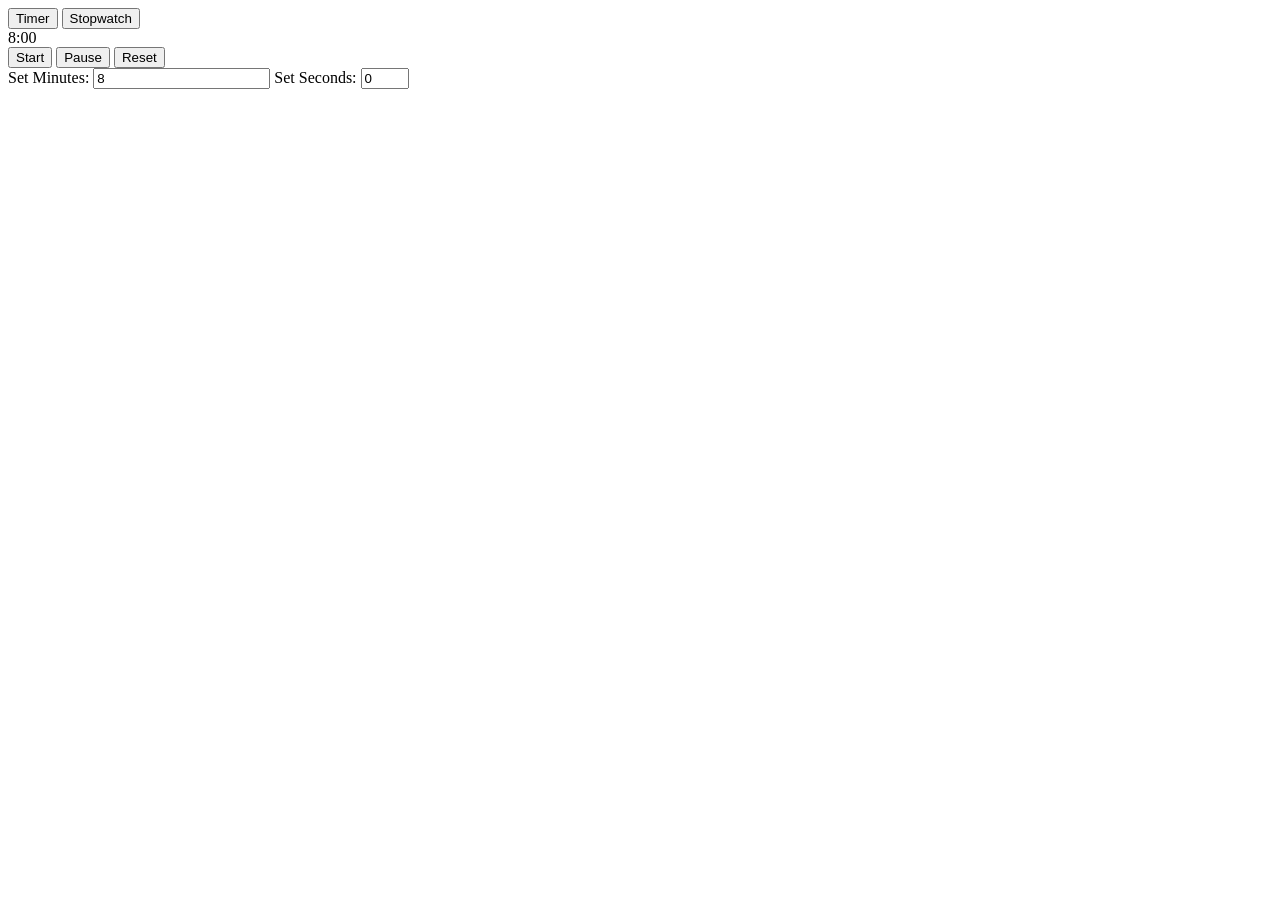
==== index.html @ 63876eaf "Add initial HTML structure for Debate Timer" ====
<!DOCTYPE html>
<html lang="en">
<head>
    <meta charset="UTF-8">
    <meta name="viewport" content="width=device-width, initial-scale=1.0">
    <title>Debate Timer</title>
    <link rel="stylesheet" href="style.css">
</head>
<body>
    <!-- Main container for the timer -->
    <div class="timer-container">
        <!-- Mode selection -->
        <div class="mode-selection">
            <button id="timer-mode-btn" class="mode-btn active">Timer</button>
            <button id="stopwatch-mode-btn" class="mode-btn">Stopwatch</button>
        </div>

        <!-- Timer display -->
        <div class="timer-display" id="timer-display">8:00</div>
        
        <!-- Timer controls -->
        <div class="controls">
            <button id="start-btn">Start</button>
            <button id="pause-btn">Pause</button>
            <button id="reset-btn">Reset</button>
        </div>
        
        <!-- Input for setting custom time -->
        <div class="time-input" id="time-input">
            <label for="minutes" id="minutes-label">Set Minutes:</label>
            <input type="number" id="minutes" value="8" min="0">
            <label for="seconds" id="seconds-label">Set Seconds:</label>
            <input type="number" id="seconds" value="0" min="0" max="59">
        </div>
    </div>
    
    <!-- Audio element for the bell sound -->
    <audio id="bell-sound" src="teng.mp3"></audio>
    
    <!-- Link to the JavaScript file -->
    <script src="script.js"></script>
</body>
</html>
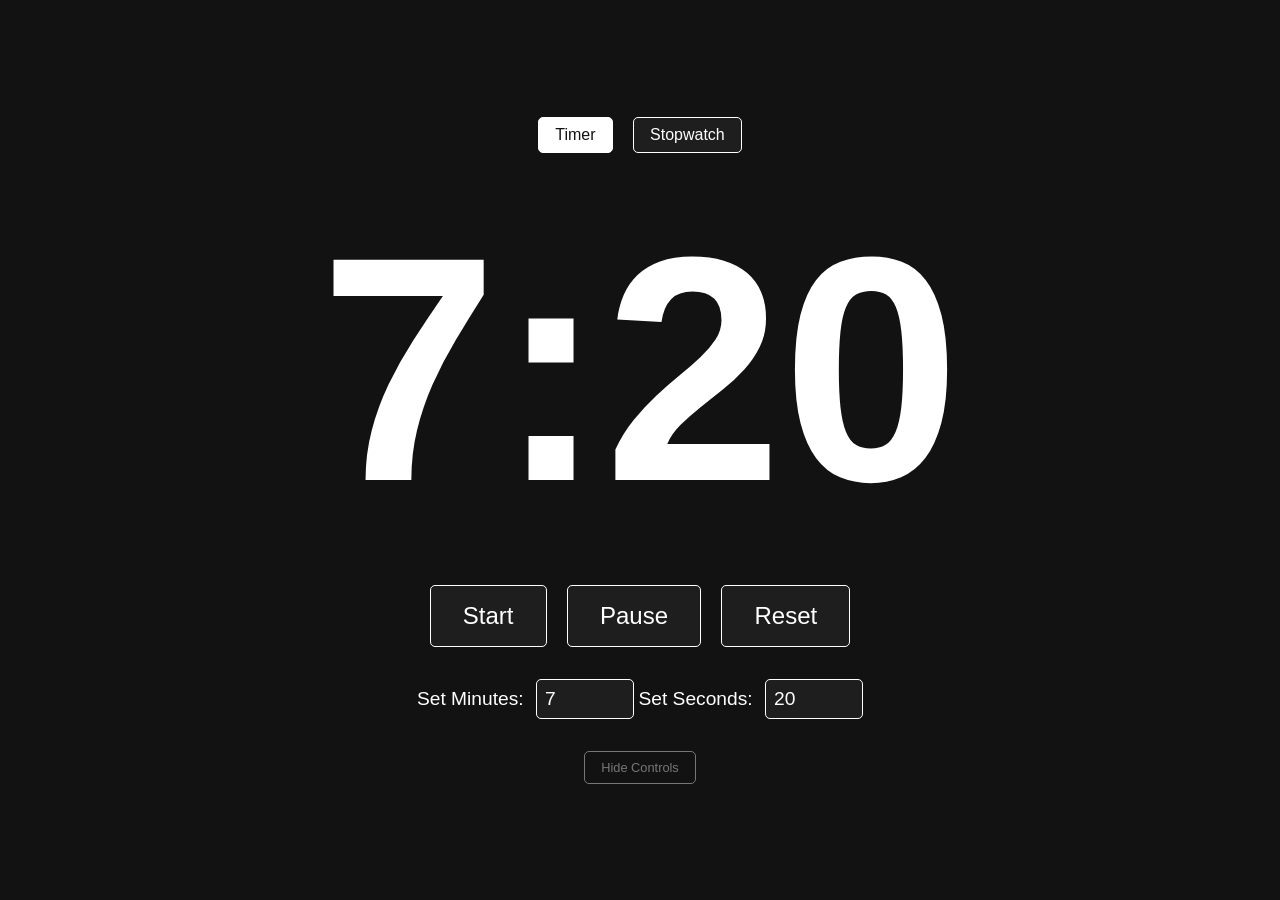
==== commit 3014e6b4: "perbaikan" ====
--- a/index.html
+++ b/index.html
@@ -28,10 +28,13 @@
         <!-- Input for setting custom time -->
         <div class="time-input" id="time-input">
             <label for="minutes" id="minutes-label">Set Minutes:</label>
-            <input type="number" id="minutes" value="8" min="0">
+            <input type="number" id="minutes" value="7" min="0">
             <label for="seconds" id="seconds-label">Set Seconds:</label>
-            <input type="number" id="seconds" value="0" min="0" max="59">
+            <input type="number" id="seconds" value="20" min="0" max="59">
         </div>
+
+        <!-- Toggle Controls Button -->
+        <button id="toggle-controls-btn" class="toggle-btn">Hide Controls</button>
     </div>
     
     <!-- Audio element for the bell sound -->
--- a/style.css
+++ b/style.css
@@ -0,0 +1,165 @@
+/* General body styling */
+body {
+    background-color: #121212; /* Dark background for high contrast */
+    color: #FFFFFF; /* White text */
+    font-family: 'Segoe UI', Tahoma, Geneva, Verdana, sans-serif;
+    display: flex;
+    justify-content: center;
+    align-items: center;
+    height: 100vh;
+    margin: 0;
+    transition: background-color 0.5s ease;
+}
+
+body.orange-bg {
+    background-color: #E65100; /* Dark Orange for better contrast with white text */
+}
+
+body.red-bg {
+    background-color: #B71C1C; /* Dark Red */
+}
+
+/* Container for the timer and controls */
+.timer-container {
+    text-align: center;
+    position: relative; /* For absolute positioning if needed */
+}
+
+/* Classes to hide controls */
+.controls-hidden .mode-selection,
+.controls-hidden .controls,
+.controls-hidden .time-input {
+    display: none;
+}
+
+.toggle-btn {
+    background: transparent;
+    border: 1px solid #777;
+    color: #777;
+    padding: 0.5rem 1rem;
+    font-size: 0.8rem;
+    cursor: pointer;
+    margin-top: 2rem;
+    border-radius: 5px;
+    transition: all 0.3s;
+}
+
+.toggle-btn:hover {
+    border-color: #FFF;
+    color: #FFF;
+}
+
+.controls-hidden .toggle-btn {
+    /* When controls are hidden, maybe make the button subtle or position it differently? 
+       For now, keep it visible so they can toggle back. */
+    opacity: 0.5;
+}
+
+.controls-hidden .toggle-btn:hover {
+    opacity: 1;
+}
+
+
+/* Styling for the timer display */
+.timer-display {
+    font-size: 20rem; /* Large font size for visibility */
+    font-weight: bold;
+    margin-bottom: 2rem;
+}
+
+/* Styling for the control buttons */
+.controls button {
+    background-color: #1E1E1E; /* Dark gray buttons */
+    color: #FFFFFF;
+    border: 1px solid #FFFFFF;
+    padding: 1rem 2rem;
+    font-size: 1.5rem;
+    cursor: pointer;
+    margin: 0 0.5rem;
+    border-radius: 5px;
+    transition: background-color 0.3s, color 0.3s; /* Smooth transition for hover effect */
+}
+
+/* Hover effect for buttons */
+.controls button:hover {
+    background-color: #FFFFFF;
+    color: #121212;
+}
+
+/* Styling for the time input section */
+.time-input {
+    margin-top: 2rem;
+}
+
+.time-input label {
+    font-size: 1.2rem;
+    margin-right: 0.5rem;
+}
+
+.time-input input {
+    background-color: #1E1E1E;
+    color: #FFFFFF;
+    border: 1px solid #FFFFFF;
+    padding: 0.5rem;
+    font-size: 1.2rem;
+    width: 5rem;
+    border-radius: 5px;
+}
+
+/* Responsive design for smaller screens (tablets) */
+@media (max-width: 768px) {
+    .timer-display {
+        font-size: 8rem;
+    }
+
+    .controls button {
+        font-size: 1.2rem;
+        padding: 0.8rem 1.5rem;
+    }
+}
+
+/* Responsive design for even smaller screens (mobile) */
+@media (max-width: 480px) {
+    .timer-display {
+        font-size: 5rem;
+    }
+
+    .controls button {
+        font-size: 1rem;
+        padding: 0.5rem 1rem;
+        display: block;
+        margin: 0.5rem auto;
+        width: 80%;
+    }
+
+    .time-input {
+        margin-top: 1.5rem;
+    }
+}
+
+/* Mode selection buttons */
+.mode-selection {
+    margin-bottom: 2rem;
+}
+
+.mode-btn {
+    background-color: #1E1E1E;
+    color: #FFFFFF;
+    border: 1px solid #FFFFFF;
+    padding: 0.5rem 1rem;
+    font-size: 1rem;
+    cursor: pointer;
+    margin: 0 0.5rem;
+    border-radius: 5px;
+    transition: background-color 0.3s, color 0.3s;
+}
+
+.mode-btn.active {
+    background-color: #FFFFFF;
+    color: #121212;
+}
+
+/* Utility class to hide elements */
+.hidden {
+    display: none;
+}
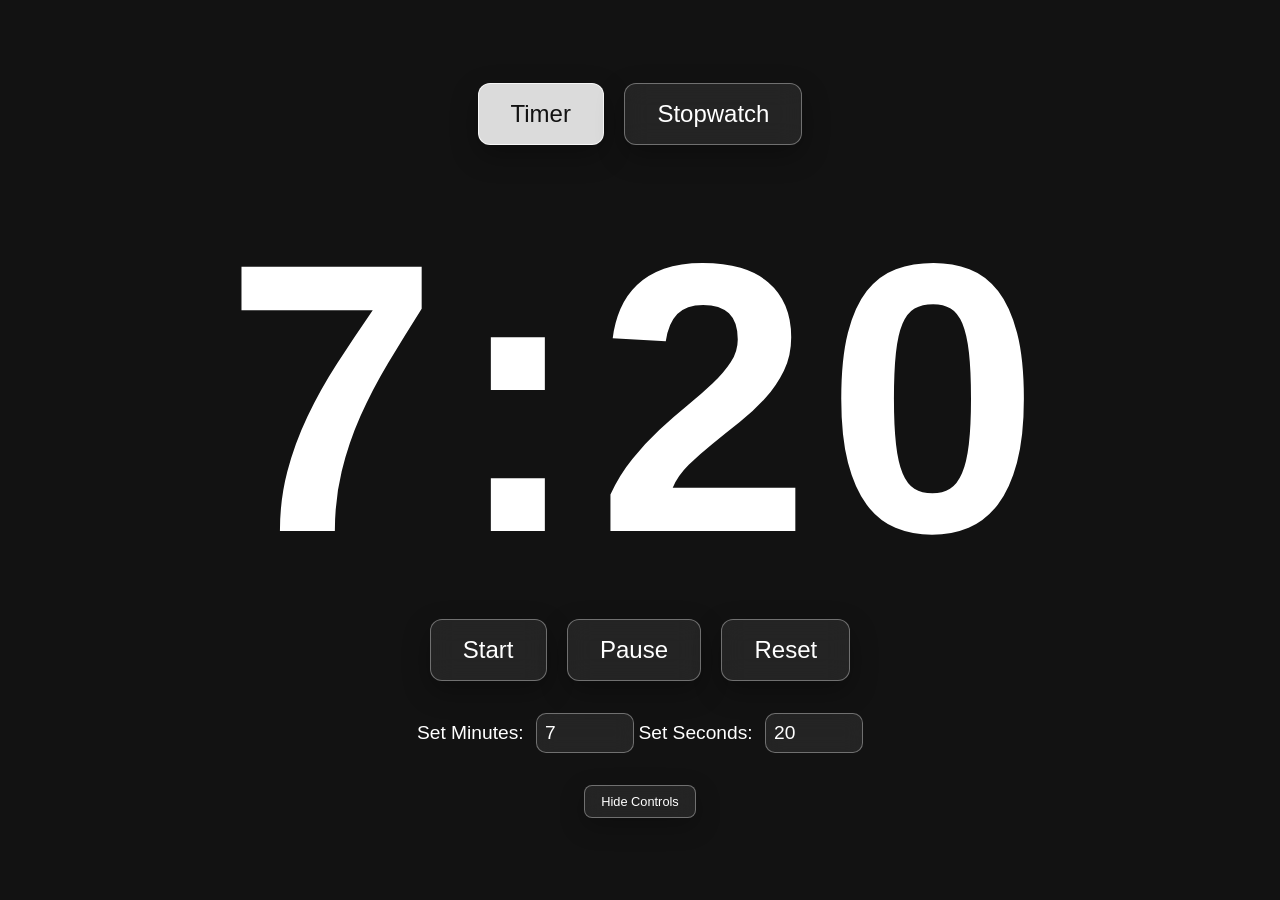
==== commit 3bd441d9: "perbaikan dan penyempurnaan" ====
--- a/index.html
+++ b/index.html
@@ -5,6 +5,8 @@
     <meta name="viewport" content="width=device-width, initial-scale=1.0">
     <title>Debate Timer</title>
     <link rel="stylesheet" href="style.css">
+    <link href="https://fonts.googleapis.com/css2?family=Inter:wght@400;500;600&display=swap" rel="stylesheet">
+
 </head>
 <body>
     <!-- Main container for the timer -->
--- a/style.css
+++ b/style.css
@@ -1,92 +1,115 @@
-/* General body styling */
+/* ================== BASE ================== */
 body {
-    background-color: #121212; /* Dark background for high contrast */
-    color: #FFFFFF; /* White text */
+    background-color: #121212;
+    color: #FFFFFF;
     font-family: 'Segoe UI', Tahoma, Geneva, Verdana, sans-serif;
     display: flex;
     justify-content: center;
     align-items: center;
     height: 100vh;
     margin: 0;
-    transition: background-color 0.5s ease;
+    transition: background 0.6s ease;
 }
 
+/* ================== GRADIENT BG ================== */
 body.orange-bg {
-    background-color: #E65100; /* Dark Orange for better contrast with white text */
+    background: linear-gradient(135deg, #FF6F00, #E65100, #BF360C);
 }
 
 body.red-bg {
-    background-color: #B71C1C; /* Dark Red */
+    background: linear-gradient(135deg, #D32F2F, #B71C1C, #7F0000);
 }
 
-/* Container for the timer and controls */
+/* ================== CONTAINER ================== */
 .timer-container {
     text-align: center;
-    position: relative; /* For absolute positioning if needed */
+    position: relative;
 }
 
-/* Classes to hide controls */
+/* ================== HIDE CONTROLS ================== */
 .controls-hidden .mode-selection,
 .controls-hidden .controls,
 .controls-hidden .time-input {
     display: none;
 }
 
+/* ================== TOGGLE BUTTON ================== */
 .toggle-btn {
-    background: transparent;
-    border: 1px solid #777;
-    color: #777;
+    background: rgba(255,255,255,0.08);
+    backdrop-filter: blur(10px);
+    -webkit-backdrop-filter: blur(10px);
+    border: 1px solid rgba(255,255,255,0.35);
+    color: #FFF;
     padding: 0.5rem 1rem;
     font-size: 0.8rem;
     cursor: pointer;
     margin-top: 2rem;
-    border-radius: 5px;
-    transition: all 0.3s;
+    border-radius: 8px;
+    transition: all 0.28s cubic-bezier(.4,0,.2,1);
+    box-shadow: 0 8px 24px rgba(0,0,0,0.25);
 }
 
-.toggle-btn:hover {
-    border-color: #FFF;
-    color: #FFF;
+/* ================== TIMER ================== */
+.timer-display {
+    font-size: 24rem;
+    font-weight: 600;
+    letter-spacing: 0.04em;
 }
 
-.controls-hidden .toggle-btn {
-    /* When controls are hidden, maybe make the button subtle or position it differently? 
-       For now, keep it visible so they can toggle back. */
-    opacity: 0.5;
-}
-
-.controls-hidden .toggle-btn:hover {
-    opacity: 1;
-}
-
-
-/* Styling for the timer display */
-.timer-display {
-    font-size: 20rem; /* Large font size for visibility */
-    font-weight: bold;
-    margin-bottom: 2rem;
-}
-
-/* Styling for the control buttons */
-.controls button {
-    background-color: #1E1E1E; /* Dark gray buttons */
-    color: #FFFFFF;
-    border: 1px solid #FFFFFF;
+/* ================== BUTTON GLASS ================== */
+.controls button,
+.mode-btn {
+    background: rgba(255,255,255,0.08);
+    backdrop-filter: blur(12px);
+    -webkit-backdrop-filter: blur(12px);
+    color: #FFF;
+    border: 1px solid rgba(255,255,255,0.35);
     padding: 1rem 2rem;
     font-size: 1.5rem;
     cursor: pointer;
     margin: 0 0.5rem;
-    border-radius: 5px;
-    transition: background-color 0.3s, color 0.3s; /* Smooth transition for hover effect */
+    border-radius: 12px;
+    transition: all 0.28s cubic-bezier(.4,0,.2,1);
+    box-shadow: 0 10px 28px rgba(0,0,0,0.3);
 }
 
-/* Hover effect for buttons */
-.controls button:hover {
-    background-color: #FFFFFF;
-    color: #121212;
+/* ================== HOVER (BEST PRACTICE) ================== */
+.controls button:hover,
+.mode-btn:hover,
+.toggle-btn:hover {
+    background: rgba(255,255,255,0.16);
+    border-color: rgba(255,255,255,0.55);
+    color: #FFFFFF;
+
+    transform: translateY(-1.5px) scale(1.01);
+
+    box-shadow:
+        0 12px 32px rgba(0,0,0,0.35),
+        inset 0 0 0 1px rgba(255,255,255,0.12);
 }
 
-/* Styling for the time input section */
+/* ================== ACTIVE PRESS ================== */
+.controls button:active,
+.mode-btn:active,
+.toggle-btn:active {
+    transform: translateY(0) scale(0.985);
+    box-shadow:
+        0 6px 18px rgba(0,0,0,0.25),
+        inset 0 0 0 1px rgba(255,255,255,0.08);
+}
+
+/* ================== MODE ================== */
+.mode-selection {
+    margin-bottom: 2rem;
+}
+
+.mode-btn.active {
+    background: rgba(255,255,255,0.85);
+    color: #121212;
+    border: 1px solid rgba(255,255,255,0.8);
+}
+
+/* ================== TIME INPUT ================== */
 .time-input {
     margin-top: 2rem;
 }
@@ -97,16 +120,23 @@
 }
 
 .time-input input {
-    background-color: #1E1E1E;
+    background: rgba(255,255,255,0.08);
+    backdrop-filter: blur(10px);
+    -webkit-backdrop-filter: blur(10px);
     color: #FFFFFF;
-    border: 1px solid #FFFFFF;
+    border: 1px solid rgba(255,255,255,0.35);
     padding: 0.5rem;
     font-size: 1.2rem;
     width: 5rem;
-    border-radius: 5px;
+    border-radius: 10px;
 }
 
-/* Responsive design for smaller screens (tablets) */
+/* ================== UTILITY ================== */
+.hidden {
+    display: none;
+}
+
+/* ================== RESPONSIVE ================== */
 @media (max-width: 768px) {
     .timer-display {
         font-size: 8rem;
@@ -118,7 +148,6 @@
     }
 }
 
-/* Responsive design for even smaller screens (mobile) */
 @media (max-width: 480px) {
     .timer-display {
         font-size: 5rem;
@@ -126,7 +155,7 @@
 
     .controls button {
         font-size: 1rem;
-        padding: 0.5rem 1rem;
+        padding: 0.6rem 1rem;
         display: block;
         margin: 0.5rem auto;
         width: 80%;
@@ -136,30 +165,3 @@
         margin-top: 1.5rem;
     }
 }
-
-/* Mode selection buttons */
-.mode-selection {
-    margin-bottom: 2rem;
-}
-
-.mode-btn {
-    background-color: #1E1E1E;
-    color: #FFFFFF;
-    border: 1px solid #FFFFFF;
-    padding: 0.5rem 1rem;
-    font-size: 1rem;
-    cursor: pointer;
-    margin: 0 0.5rem;
-    border-radius: 5px;
-    transition: background-color 0.3s, color 0.3s;
-}
-
-.mode-btn.active {
-    background-color: #FFFFFF;
-    color: #121212;
-}
-
-/* Utility class to hide elements */
-.hidden {
-    display: none;
-}
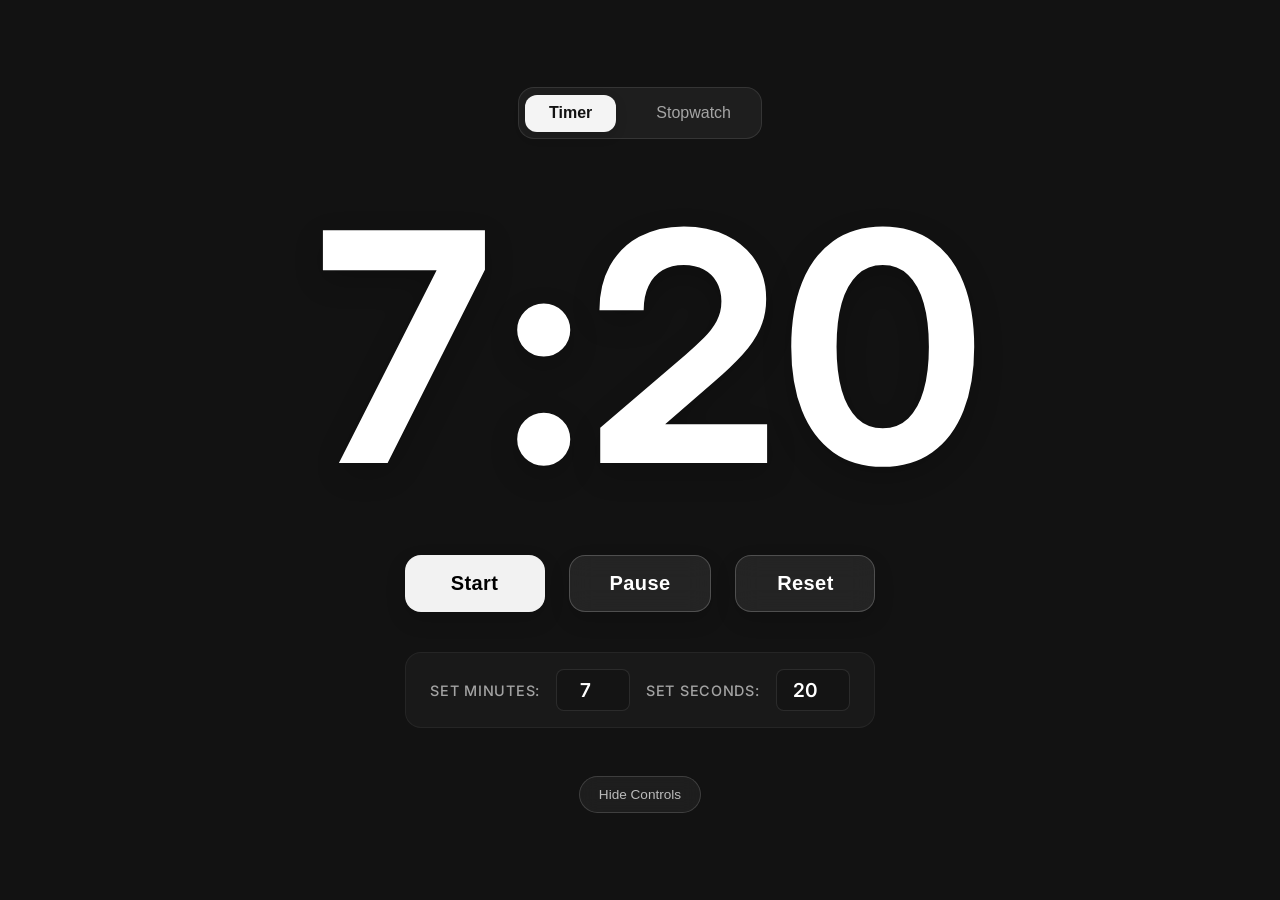
==== commit 170d6ad6: "perbaikan finishing" ====
--- a/index.html
+++ b/index.html
@@ -3,9 +3,10 @@
 <head>
     <meta charset="UTF-8">
     <meta name="viewport" content="width=device-width, initial-scale=1.0">
-    <title>Debate Timer</title>
+    <title>GEC Debate Timer</title>
+    <link rel="icon" type="image/png" href="logo.png">
     <link rel="stylesheet" href="style.css">
-    <link href="https://fonts.googleapis.com/css2?family=Inter:wght@400;500;600&display=swap" rel="stylesheet">
+    <link href="https://fonts.googleapis.com/css2?family=Inter:wght@400;500;600;700&display=swap" rel="stylesheet">
 
 </head>
 <body>
@@ -41,6 +42,7 @@
     
     <!-- Audio element for the bell sound -->
     <audio id="bell-sound" src="teng.mp3"></audio>
+    <audio id="over-sound" src="over.mp3"></audio>
     
     <!-- Link to the JavaScript file -->
     <script src="script.js"></script>
--- a/style.css
+++ b/style.css
@@ -2,12 +2,21 @@
 body {
     background-color: #121212;
     color: #FFFFFF;
-    font-family: 'Segoe UI', Tahoma, Geneva, Verdana, sans-serif;
+    font-family: 'Inter', system-ui, -apple-system, sans-serif; /* Changed to Inter */
+    
+    min-height: 100vh;
+    margin: 0;
+
     display: flex;
     justify-content: center;
     align-items: center;
-    height: 100vh;
-    margin: 0;
+
+    padding: 2rem;   /* Unified padding */
+    box-sizing: border-box;
+
+    overflow-y: auto;
+    overflow-x: hidden;
+
     transition: background 0.6s ease;
 }
 
@@ -23,112 +32,187 @@
 /* ================== CONTAINER ================== */
 .timer-container {
     text-align: center;
-    position: relative;
+    display: flex;
+    flex-direction: column;
+    align-items: center;
+    justify-content: center;
+    width: 100%;
+    max-width: 1200px; /* Constrain width on large screens */
 }
 
 /* ================== HIDE CONTROLS ================== */
 .controls-hidden .mode-selection,
 .controls-hidden .controls,
 .controls-hidden .time-input {
-    display: none;
+    display: none; /* Consider using opacity/visibility transition for smoother effect, but display:none is requested logic */
 }
 
 /* ================== TOGGLE BUTTON ================== */
 .toggle-btn {
-    background: rgba(255,255,255,0.08);
+    background: rgba(255, 255, 255, 0.05);
     backdrop-filter: blur(10px);
     -webkit-backdrop-filter: blur(10px);
-    border: 1px solid rgba(255,255,255,0.35);
-    color: #FFF;
-    padding: 0.5rem 1rem;
-    font-size: 0.8rem;
+    border: 1px solid rgba(255, 255, 255, 0.15);
+    color: rgba(255, 255, 255, 0.7);
+    padding: 0.6rem 1.2rem;
+    font-size: 0.85rem;
+    font-weight: 500;
     cursor: pointer;
-    margin-top: 2rem;
-    border-radius: 8px;
-    transition: all 0.28s cubic-bezier(.4,0,.2,1);
-    box-shadow: 0 8px 24px rgba(0,0,0,0.25);
+    margin-top: 3rem; /* More space from inputs */
+    border-radius: 99px; /* Pill shape */
+    transition: all 0.2s ease;
+}
+
+.toggle-btn:hover {
+    background: rgba(255, 255, 255, 0.15);
+    color: #FFF;
+    border-color: rgba(255, 255, 255, 0.4);
 }
 
 /* ================== TIMER ================== */
 .timer-display {
-    font-size: 24rem;
+    /* Responsive font size calc */
+    font-size: clamp(6rem, 25vw, 20rem);
+    font-weight: 700; /* Bolder for better readability */
+    letter-spacing: -0.02em; /* Tighter tracking for large text */
+    line-height: 1;
+    font-variant-numeric: tabular-nums; /* Prevents jitter when numbers change */
+    
+    margin: 2rem 0 3rem 0; /* Significant space below timer */
+    text-shadow: 0 10px 30px rgba(0,0,0,0.2);
+}
+
+/* ================== MODE SELECTION ================== */
+.mode-selection {
+    display: flex;
+    gap: 1rem;
+    margin-bottom: 1rem;
+    background: rgba(255, 255, 255, 0.05);
+    padding: 0.4rem;
+    border-radius: 16px; /* Pill container */
+    border: 1px solid rgba(255, 255, 255, 0.1);
+}
+
+.mode-btn {
+    background: transparent;
+    border: none;
+    color: rgba(255, 255, 255, 0.6);
+    padding: 0.6rem 1.5rem;
+    font-size: 1rem;
+    font-weight: 500;
+    cursor: pointer;
+    border-radius: 12px;
+    transition: all 0.2s ease;
+    box-shadow: none; /* Remove default glass shadow for tabs */
+    margin: 0;
+}
+
+.mode-btn:hover {
+    color: #FFF;
+    background: rgba(255, 255, 255, 0.05);
+    transform: none; /* Disable lift for tabs */
+    box-shadow: none;
+}
+
+.mode-btn.active {
+    background: rgba(255, 255, 255, 0.95);
+    color: #121212;
     font-weight: 600;
-    letter-spacing: 0.04em;
-}
-
-/* ================== BUTTON GLASS ================== */
-.controls button,
-.mode-btn {
-    background: rgba(255,255,255,0.08);
+    box-shadow: 0 4px 12px rgba(0,0,0,0.15);
+}
+
+/* ================== CONTROLS (Main Buttons) ================== */
+.controls {
+    display: flex;
+    gap: 1.5rem; /* Consistent spacing */
+    justify-content: center;
+    flex-wrap: wrap;
+}
+
+.controls button {
+    background: rgba(255, 255, 255, 0.08);
     backdrop-filter: blur(12px);
     -webkit-backdrop-filter: blur(12px);
     color: #FFF;
-    border: 1px solid rgba(255,255,255,0.35);
-    padding: 1rem 2rem;
-    font-size: 1.5rem;
+    border: 1px solid rgba(255, 255, 255, 0.2);
+    
+    padding: 1rem 2.5rem;
+    font-size: 1.25rem;
+    font-weight: 600;
+    letter-spacing: 0.02em;
+    
     cursor: pointer;
-    margin: 0 0.5rem;
-    border-radius: 12px;
-    transition: all 0.28s cubic-bezier(.4,0,.2,1);
-    box-shadow: 0 10px 28px rgba(0,0,0,0.3);
-}
-
-/* ================== HOVER (BEST PRACTICE) ================== */
-.controls button:hover,
-.mode-btn:hover,
-.toggle-btn:hover {
-    background: rgba(255,255,255,0.16);
-    border-color: rgba(255,255,255,0.55);
-    color: #FFFFFF;
-
-    transform: translateY(-1.5px) scale(1.01);
-
-    box-shadow:
-        0 12px 32px rgba(0,0,0,0.35),
-        inset 0 0 0 1px rgba(255,255,255,0.12);
-}
-
-/* ================== ACTIVE PRESS ================== */
-.controls button:active,
-.mode-btn:active,
-.toggle-btn:active {
-    transform: translateY(0) scale(0.985);
-    box-shadow:
-        0 6px 18px rgba(0,0,0,0.25),
-        inset 0 0 0 1px rgba(255,255,255,0.08);
-}
-
-/* ================== MODE ================== */
-.mode-selection {
-    margin-bottom: 2rem;
-}
-
-.mode-btn.active {
-    background: rgba(255,255,255,0.85);
-    color: #121212;
-    border: 1px solid rgba(255,255,255,0.8);
-}
+    border-radius: 16px;
+    transition: all 0.2s cubic-bezier(0.2, 0.8, 0.2, 1);
+    box-shadow: 0 8px 20px rgba(0,0,0,0.15);
+    
+    min-width: 140px;
+}
+
+.controls button:hover {
+    background: rgba(255, 255, 255, 0.15);
+    border-color: rgba(255, 255, 255, 0.5);
+    transform: translateY(-2px);
+    box-shadow: 0 12px 24px rgba(0,0,0,0.25);
+}
+
+.controls button:active {
+    transform: translateY(1px);
+    box-shadow: 0 4px 10px rgba(0,0,0,0.1);
+}
+
+/* Specific button styles (optional polish) */
+#start-btn {
+    background: rgba(255, 255, 255, 0.95);
+    color: #000;
+    border-color: transparent;
+}
+#start-btn:hover {
+    background: #FFF;
+    border-color: #FFF;
+}
+
 
 /* ================== TIME INPUT ================== */
 .time-input {
-    margin-top: 2rem;
+    margin-top: 2.5rem;
+    display: flex;
+    align-items: center;
+    justify-content: center;
+    gap: 1rem;
+    
+    padding: 1rem 1.5rem;
+    background: rgba(255, 255, 255, 0.03);
+    border-radius: 16px;
+    border: 1px solid rgba(255, 255, 255, 0.05);
 }
 
 .time-input label {
-    font-size: 1.2rem;
-    margin-right: 0.5rem;
+    font-size: 0.9rem;
+    text-transform: uppercase;
+    letter-spacing: 0.05em;
+    font-weight: 500;
+    color: rgba(255, 255, 255, 0.6);
+    margin: 0;
 }
 
 .time-input input {
-    background: rgba(255,255,255,0.08);
-    backdrop-filter: blur(10px);
-    -webkit-backdrop-filter: blur(10px);
-    color: #FFFFFF;
-    border: 1px solid rgba(255,255,255,0.35);
+    background: rgba(0, 0, 0, 0.2);
+    border: 1px solid rgba(255, 255, 255, 0.1);
+    color: #FFF;
     padding: 0.5rem;
     font-size: 1.2rem;
-    width: 5rem;
-    border-radius: 10px;
+    font-weight: 600;
+    width: 3.5rem;
+    text-align: center;
+    border-radius: 8px;
+    font-family: inherit;
+}
+
+.time-input input:focus {
+    outline: none;
+    border-color: rgba(255, 255, 255, 0.5);
+    background: rgba(0, 0, 0, 0.4);
 }
 
 /* ================== UTILITY ================== */
@@ -136,32 +220,47 @@
     display: none;
 }
 
-/* ================== RESPONSIVE ================== */
+/* ================== RESPONSIVE MOBILE ================== */
 @media (max-width: 768px) {
     .timer-display {
-        font-size: 8rem;
+        /* Adjusted via clamp() in base styles, but can fine tune here */
+        margin: 1.5rem 0 2.5rem 0;
+    }
+
+    .controls {
+        gap: 1rem;
     }
 
     .controls button {
-        font-size: 1.2rem;
-        padding: 0.8rem 1.5rem;
+        padding: 1rem 1.5rem;
+        font-size: 1.1rem;
+        min-width: 110px;
+    }
+    
+    .time-input {
+        flex-direction: row; /* Keep row unless very small */
+        flex-wrap: wrap;
+        margin-top: 2rem;
+        width: 100%;
     }
 }
 
 @media (max-width: 480px) {
     .timer-display {
-        font-size: 5rem;
-    }
-
+        margin: 1rem 0 2rem 0;
+    }
+    
     .controls button {
-        font-size: 1rem;
-        padding: 0.6rem 1rem;
-        display: block;
-        margin: 0.5rem auto;
-        width: 80%;
+        flex: 1; /* Stretch buttons on very small screens */
+        min-width: 100px;
     }
 
     .time-input {
-        margin-top: 1.5rem;
-    }
-}
+        gap: 0.5rem;
+        padding: 1rem;
+    }
+    
+    .toggle-btn {
+        margin-top: 2rem;
+    }
+}
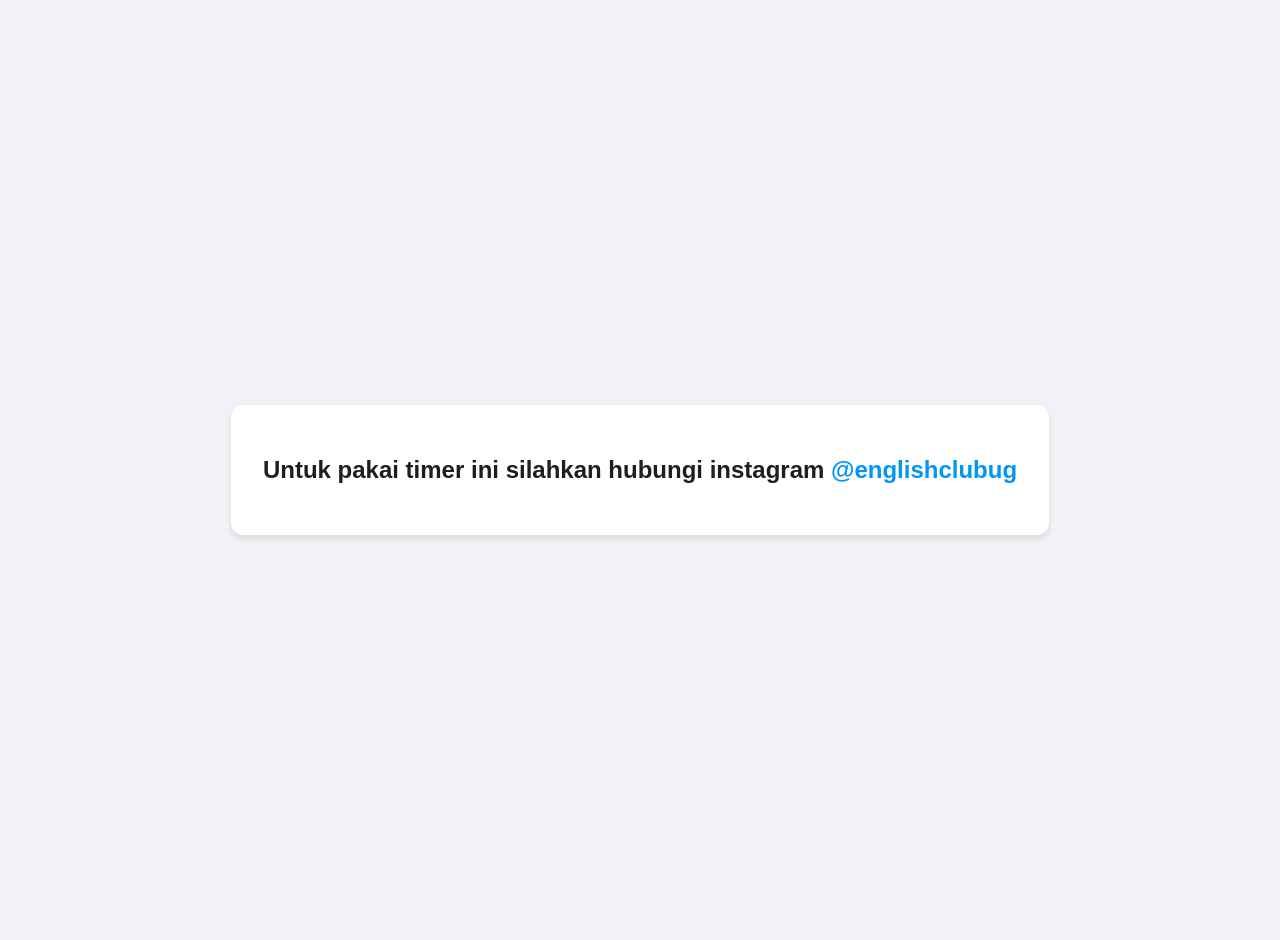
==== commit 72ce6fca: "Replace project with placeholder landing page" ====
--- a/index.html
+++ b/index.html
@@ -1,50 +1,45 @@
 <!DOCTYPE html>
-<html lang="en">
+<html lang="id">
 <head>
     <meta charset="UTF-8">
     <meta name="viewport" content="width=device-width, initial-scale=1.0">
-    <title>GEC Debate Timer</title>
-    <link rel="icon" type="image/png" href="logo.png">
-    <link rel="stylesheet" href="style.css">
-    <link href="https://fonts.googleapis.com/css2?family=Inter:wght@400;500;600;700&display=swap" rel="stylesheet">
-
+    <title>Timer English Club UG</title>
+    <style>
+        body {
+            display: flex;
+            justify-content: center;
+            align-items: center;
+            height: 100vh;
+            margin: 0;
+            font-family: -apple-system, BlinkMacSystemFont, "Segoe UI", Roboto, Helvetica, Arial, sans-serif;
+            background-color: #f0f2f5;
+            text-align: center;
+            padding: 20px;
+        }
+        .container {
+            background-color: white;
+            padding: 2rem;
+            border-radius: 12px;
+            box-shadow: 0 4px 6px rgba(0, 0, 0, 0.1);
+        }
+        h1 {
+            color: #1c1e21;
+            font-size: 1.5rem;
+            line-height: 1.4;
+        }
+        a {
+            color: #0095f6;
+            text-decoration: none;
+            font-weight: bold;
+        }
+        a:hover {
+            text-decoration: underline;
+        }
+    </style>
 </head>
 <body>
-    <!-- Main container for the timer -->
-    <div class="timer-container">
-        <!-- Mode selection -->
-        <div class="mode-selection">
-            <button id="timer-mode-btn" class="mode-btn active">Timer</button>
-            <button id="stopwatch-mode-btn" class="mode-btn">Stopwatch</button>
-        </div>
-
-        <!-- Timer display -->
-        <div class="timer-display" id="timer-display">8:00</div>
-        
-        <!-- Timer controls -->
-        <div class="controls">
-            <button id="start-btn">Start</button>
-            <button id="pause-btn">Pause</button>
-            <button id="reset-btn">Reset</button>
-        </div>
-        
-        <!-- Input for setting custom time -->
-        <div class="time-input" id="time-input">
-            <label for="minutes" id="minutes-label">Set Minutes:</label>
-            <input type="number" id="minutes" value="7" min="0">
-            <label for="seconds" id="seconds-label">Set Seconds:</label>
-            <input type="number" id="seconds" value="20" min="0" max="59">
-        </div>
-
-        <!-- Toggle Controls Button -->
-        <button id="toggle-controls-btn" class="toggle-btn">Hide Controls</button>
+    <div class="container">
+        <h1>Untuk pakai timer ini silahkan hubungi instagram <a href="https://www.instagram.com/englishclubug" target="_blank">@englishclubug</a></h1>
     </div>
-    
-    <!-- Audio element for the bell sound -->
-    <audio id="bell-sound" src="teng.mp3"></audio>
-    <audio id="over-sound" src="over.mp3"></audio>
-    
-    <!-- Link to the JavaScript file -->
-    <script src="script.js"></script>
 </body>
 </html>
